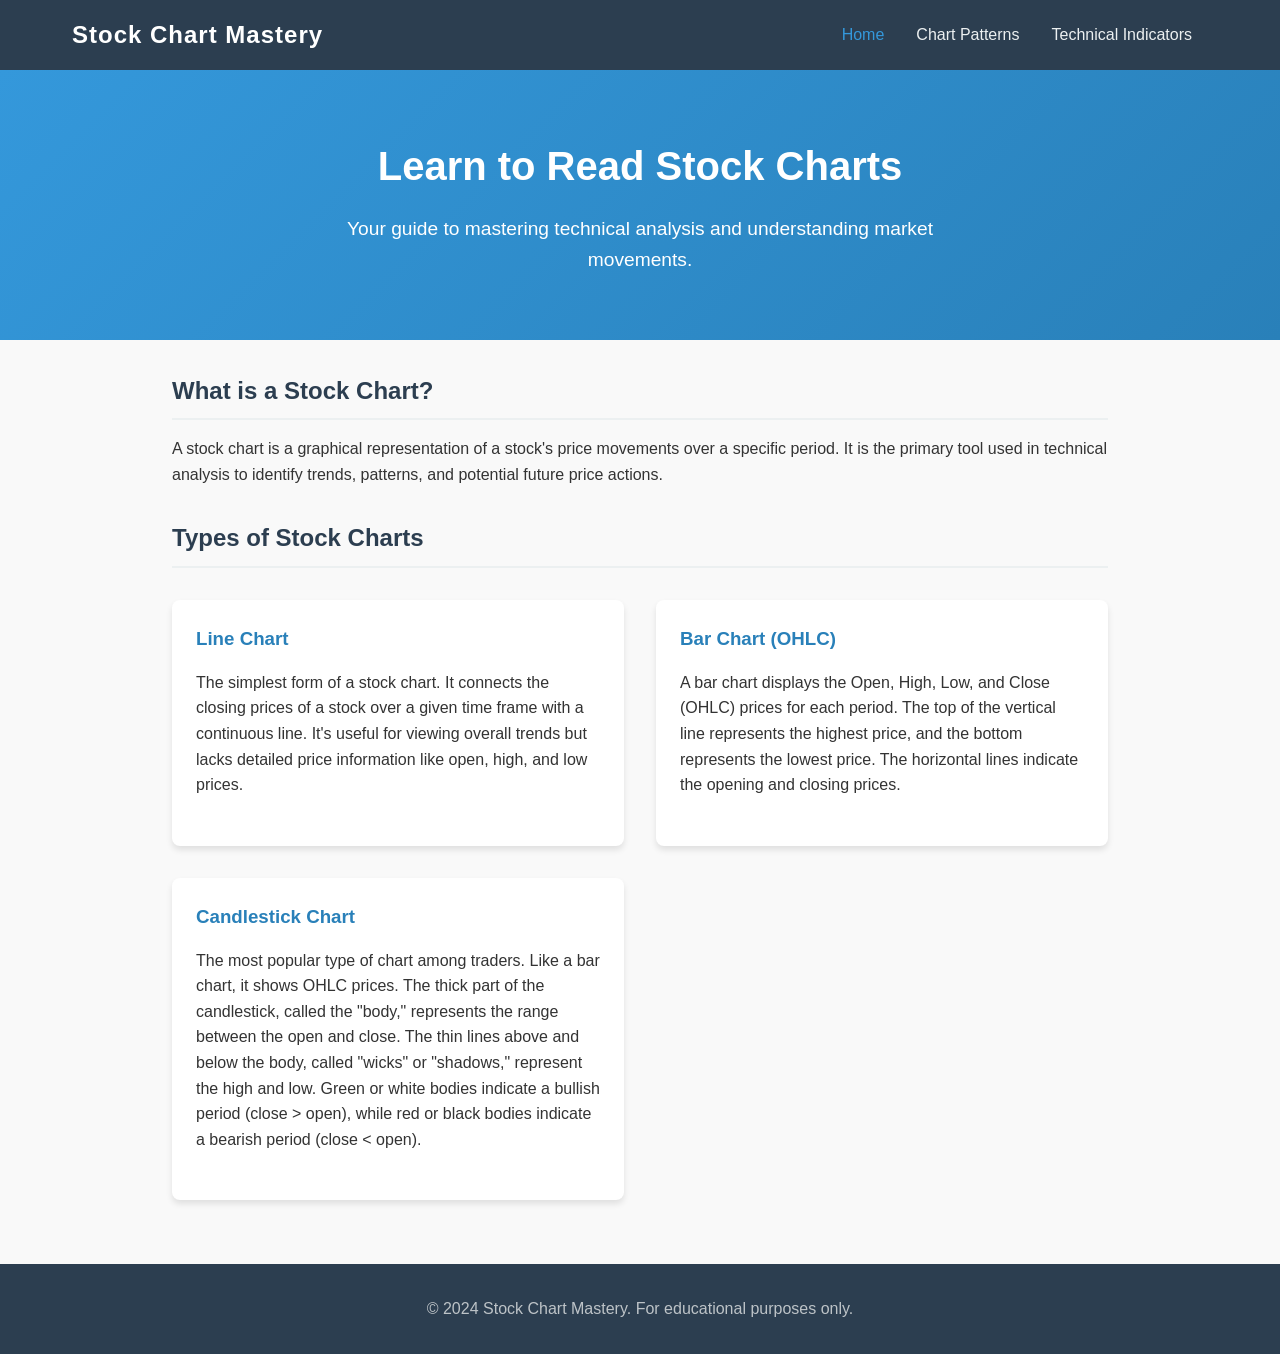
==== index.html @ 27faec13 "feat: Add educational website for stock chart analysis This commit introduces a responsive, multi-pa" ====
<!DOCTYPE html>
<html lang="en">
<head>
    <meta charset="UTF-8">
    <meta name="viewport" content="width=device-width, initial-scale=1.0">
    <title>Stock Chart Analysis - Home</title>
    <link rel="stylesheet" href="styles.css">
</head>
<body>
    <header>
        <nav class="navbar">
            <div class="logo">Stock Chart Mastery</div>
            <ul class="nav-links">
                <li><a href="index.html" class="active">Home</a></li>
                <li><a href="patterns.html">Chart Patterns</a></li>
                <li><a href="indicators.html">Technical Indicators</a></li>
            </ul>
            <div class="burger" id="burger">
                <div class="line1"></div>
                <div class="line2"></div>
                <div class="line3"></div>
            </div>
        </nav>
    </header>

    <main>
        <section class="hero">
            <h1>Learn to Read Stock Charts</h1>
            <p>Your guide to mastering technical analysis and understanding market movements.</p>
        </section>

        <section class="content">
            <h2>What is a Stock Chart?</h2>
            <p>A stock chart is a graphical representation of a stock's price movements over a specific period. It is the primary tool used in technical analysis to identify trends, patterns, and potential future price actions.</p>

            <h2>Types of Stock Charts</h2>

            <div class="card-container">
                <div class="card">
                    <h3>Line Chart</h3>
                    <p>The simplest form of a stock chart. It connects the closing prices of a stock over a given time frame with a continuous line. It's useful for viewing overall trends but lacks detailed price information like open, high, and low prices.</p>
                </div>

                <div class="card">
                    <h3>Bar Chart (OHLC)</h3>
                    <p>A bar chart displays the Open, High, Low, and Close (OHLC) prices for each period. The top of the vertical line represents the highest price, and the bottom represents the lowest price. The horizontal lines indicate the opening and closing prices.</p>
                </div>

                <div class="card">
                    <h3>Candlestick Chart</h3>
                    <p>The most popular type of chart among traders. Like a bar chart, it shows OHLC prices. The thick part of the candlestick, called the "body," represents the range between the open and close. The thin lines above and below the body, called "wicks" or "shadows," represent the high and low. Green or white bodies indicate a bullish period (close > open), while red or black bodies indicate a bearish period (close < open).</p>
                </div>
            </div>
        </section>
    </main>

    <footer>
        <p>&copy; 2024 Stock Chart Mastery. For educational purposes only.</p>
    </footer>

    <script src="script.js"></script>
</body>
</html>
---- styles.css ----
/* Base Styles */
* {
    margin: 0;
    padding: 0;
    box-sizing: border-box;
}

body {
    font-family: 'Segoe UI', Tahoma, Geneva, Verdana, sans-serif;
    line-height: 1.6;
    color: #333;
    background-color: #f9f9f9;
}

/* Navigation */
header {
    background-color: #2c3e50;
    position: sticky;
    top: 0;
    z-index: 100;
}

.navbar {
    display: flex;
    justify-content: space-between;
    align-items: center;
    padding: 1rem 2rem;
    max-width: 1200px;
    margin: 0 auto;
}

.logo {
    color: #fff;
    font-size: 1.5rem;
    font-weight: bold;
    letter-spacing: 1px;
}

.nav-links {
    list-style: none;
    display: flex;
}

.nav-links li {
    padding: 0 1rem;
}

.nav-links a {
    color: #ecf0f1;
    text-decoration: none;
    font-size: 1rem;
    transition: color 0.3s ease;
}

.nav-links a:hover, .nav-links a.active {
    color: #3498db;
}

/* Mobile Menu Burger */
.burger {
    display: none;
    cursor: pointer;
}

.burger div {
    width: 25px;
    height: 3px;
    background-color: #fff;
    margin: 5px;
    transition: all 0.3s ease;
}

/* Hero Section */
.hero {
    background: linear-gradient(135deg, #3498db, #2980b9);
    color: white;
    text-align: center;
    padding: 4rem 2rem;
    margin-bottom: 2rem;
}

.hero h1 {
    font-size: 2.5rem;
    margin-bottom: 1rem;
}

.hero p {
    font-size: 1.2rem;
    max-width: 600px;
    margin: 0 auto;
}

/* Content Area */
.content {
    max-width: 1000px;
    margin: 0 auto;
    padding: 0 2rem 4rem;
}

.content h2 {
    color: #2c3e50;
    margin: 2rem 0 1rem;
    padding-bottom: 0.5rem;
    border-bottom: 2px solid #ecf0f1;
}

.content p {
    margin-bottom: 1.5rem;
}

/* Cards Layout */
.card-container, .pattern-container, .indicator-container {
    display: grid;
    grid-template-columns: repeat(auto-fit, minmax(300px, 1fr));
    gap: 2rem;
    margin-top: 2rem;
}

.card, .pattern-card, .indicator-card {
    background: white;
    padding: 1.5rem;
    border-radius: 8px;
    box-shadow: 0 4px 6px rgba(0,0,0,0.1);
    transition: transform 0.3s ease;
}

.card:hover, .pattern-card:hover, .indicator-card:hover {
    transform: translateY(-5px);
}

.card h3, .pattern-card h3, .indicator-card h3 {
    color: #2980b9;
    margin-bottom: 1rem;
}

.pattern-card ul, .indicator-card ul {
    margin-left: 1.5rem;
    margin-top: 1rem;
}

.pattern-card li, .indicator-card li {
    margin-bottom: 0.5rem;
}

/* Footer */
footer {
    background-color: #2c3e50;
    color: #bdc3c7;
    text-align: center;
    padding: 2rem;
    margin-top: auto;
}

/* Mobile Responsiveness */
@media screen and (max-width: 768px) {
    .nav-links {
        position: absolute;
        right: 0px;
        height: 92vh;
        top: 8vh;
        background-color: #2c3e50;
        display: flex;
        flex-direction: column;
        align-items: center;
        width: 50%;
        transform: translateX(100%);
        transition: transform 0.5s ease-in;
    }

    .nav-links li {
        opacity: 0;
        margin: 2rem 0;
    }

    .burger {
        display: block;
    }
}

.nav-active {
    transform: translateX(0%);
}

@keyframes navLinkFade {
    from {
        opacity: 0;
        transform: translateX(50px);
    }
    to {
        opacity: 1;
        transform: translateX(0px);
    }
}

.toggle .line1 {
    transform: rotate(-45deg) translate(-5px, 6px);
}
.toggle .line2 {
    opacity: 0;
}
.toggle .line3 {
    transform: rotate(45deg) translate(-5px, -6px);
}
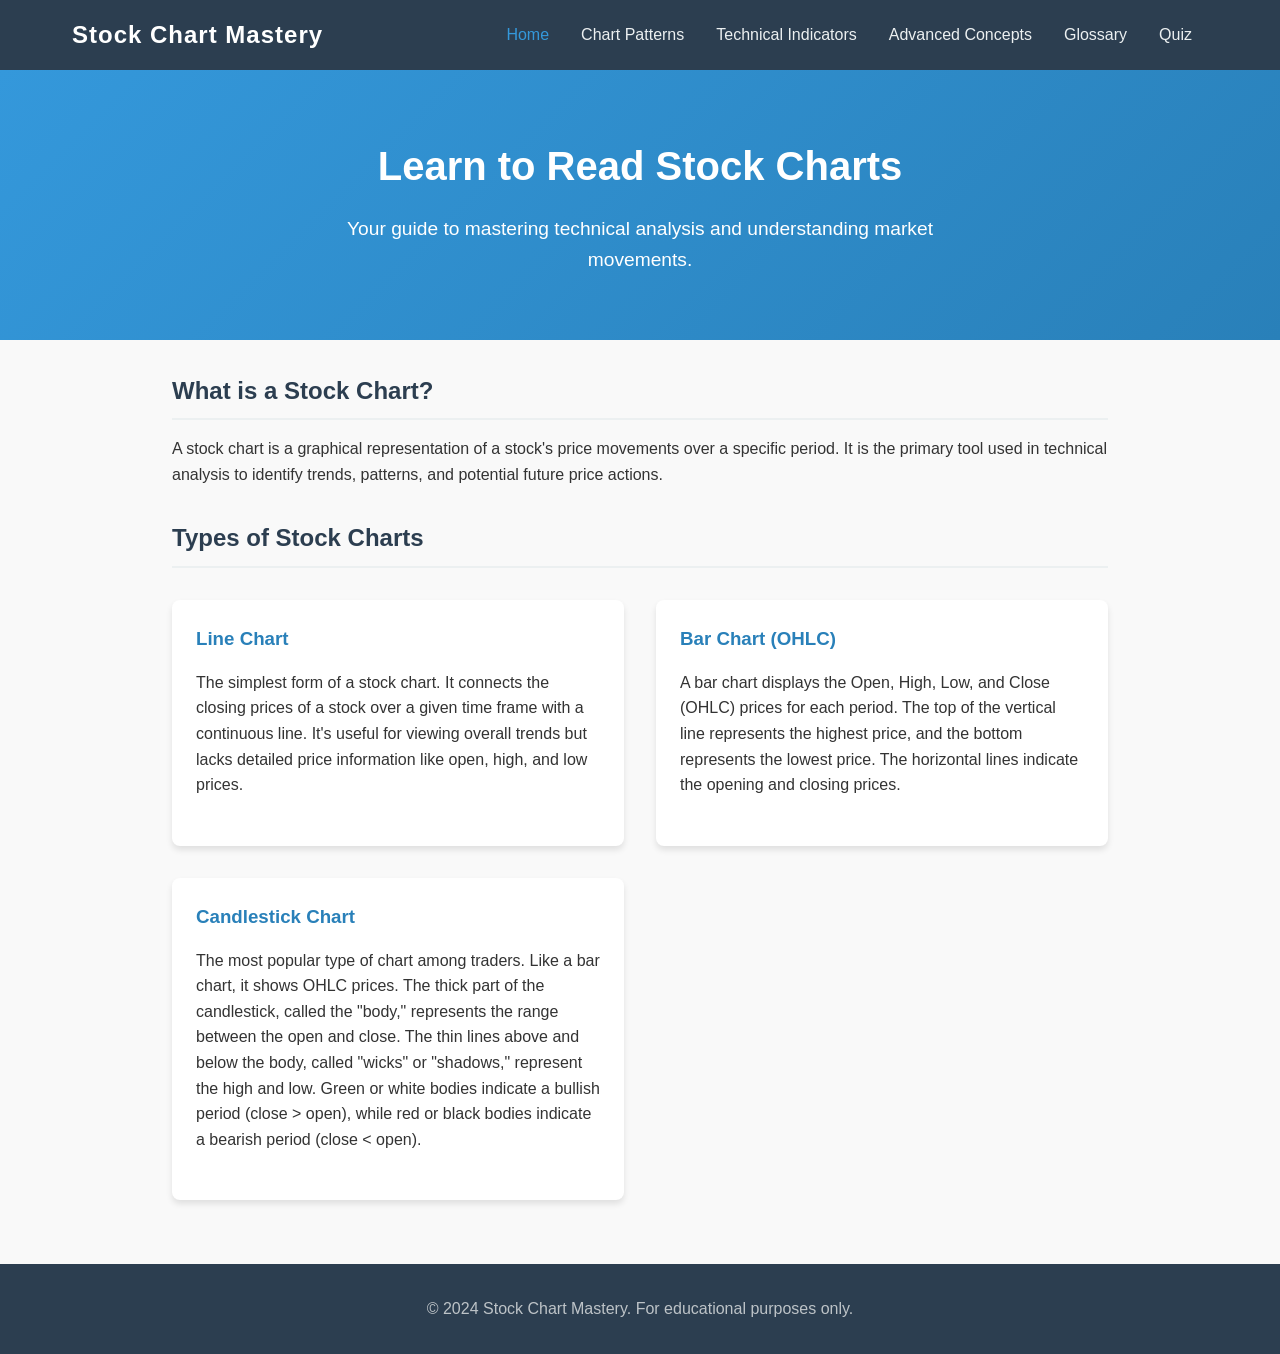
==== commit 30652a49: "feat: Add advanced concepts, glossary, and interactive quiz Expands the stock chart educational webs" ====
--- a/index.html
+++ b/index.html
@@ -14,6 +14,9 @@
                 <li><a href="index.html" class="active">Home</a></li>
                 <li><a href="patterns.html">Chart Patterns</a></li>
                 <li><a href="indicators.html">Technical Indicators</a></li>
+                <li><a href="advanced.html">Advanced Concepts</a></li>
+                <li><a href="glossary.html">Glossary</a></li>
+                <li><a href="quiz.html">Quiz</a></li>
             </ul>
             <div class="burger" id="burger">
                 <div class="line1"></div>
--- a/styles.css
+++ b/styles.css
@@ -140,6 +140,166 @@
 
 .pattern-card li, .indicator-card li {
     margin-bottom: 0.5rem;
+}
+
+/* Glossary Styles */
+.glossary-container {
+    background: white;
+    padding: 2rem;
+    border-radius: 8px;
+    box-shadow: 0 4px 6px rgba(0,0,0,0.1);
+}
+
+.glossary-list dt {
+    font-weight: bold;
+    color: #2980b9;
+    margin-top: 1.5rem;
+    font-size: 1.2rem;
+}
+
+.glossary-list dt:first-child {
+    margin-top: 0;
+}
+
+.glossary-list dd {
+    margin-left: 0;
+    margin-bottom: 1rem;
+    padding-bottom: 1rem;
+    border-bottom: 1px solid #eee;
+}
+
+.glossary-list dd:last-child {
+    border-bottom: none;
+    margin-bottom: 0;
+    padding-bottom: 0;
+}
+
+/* Quiz Styles */
+.quiz-container {
+    background: white;
+    border-radius: 8px;
+    box-shadow: 0 4px 6px rgba(0,0,0,0.1);
+    padding: 2rem;
+    max-width: 800px;
+    margin: 0 auto;
+}
+
+#quiz-header {
+    border-bottom: 2px solid #ecf0f1;
+    margin-bottom: 1.5rem;
+    padding-bottom: 1rem;
+    display: flex;
+    justify-content: space-between;
+    align-items: center;
+}
+
+#quiz-header h2 {
+    margin: 0;
+    border: none;
+    padding: 0;
+}
+
+#quiz-progress {
+    font-weight: bold;
+    color: #7f8c8d;
+    margin: 0;
+}
+
+#question-text {
+    font-size: 1.3rem;
+    margin-bottom: 1.5rem;
+    color: #2c3e50;
+}
+
+.options-grid {
+    display: flex;
+    flex-direction: column;
+    gap: 1rem;
+    margin-bottom: 2rem;
+}
+
+.option-btn {
+    background-color: #f8f9fa;
+    border: 2px solid #e9ecef;
+    border-radius: 6px;
+    padding: 1rem;
+    font-size: 1rem;
+    cursor: pointer;
+    transition: all 0.2s ease;
+    text-align: left;
+    font-family: inherit;
+    color: #333;
+}
+
+.option-btn:hover:not(:disabled) {
+    background-color: #e9ecef;
+    border-color: #dee2e6;
+}
+
+.option-btn.selected {
+    background-color: #e3f2fd;
+    border-color: #2196f3;
+}
+
+.option-btn.correct {
+    background-color: #d4edda;
+    border-color: #28a745;
+    color: #155724;
+}
+
+.option-btn.wrong {
+    background-color: #f8d7da;
+    border-color: #dc3545;
+    color: #721c24;
+}
+
+.option-btn:disabled {
+    cursor: not-allowed;
+    opacity: 0.8;
+}
+
+#quiz-footer {
+    display: flex;
+    justify-content: flex-end;
+}
+
+.btn {
+    background-color: #3498db;
+    color: white;
+    border: none;
+    padding: 0.8rem 1.5rem;
+    font-size: 1rem;
+    border-radius: 4px;
+    cursor: pointer;
+    transition: background-color 0.3s;
+    font-family: inherit;
+}
+
+.btn:hover:not(:disabled) {
+    background-color: #2980b9;
+}
+
+.btn:disabled {
+    background-color: #bdc3c7;
+    cursor: not-allowed;
+}
+
+#result-container {
+    text-align: center;
+    padding: 2rem;
+}
+
+#result-container h2 {
+    color: #2c3e50;
+    margin-top: 0;
+    border-bottom: none;
+}
+
+#score-text {
+    font-size: 1.5rem;
+    font-weight: bold;
+    color: #27ae60;
+    margin-bottom: 2rem;
 }
 
 /* Footer */
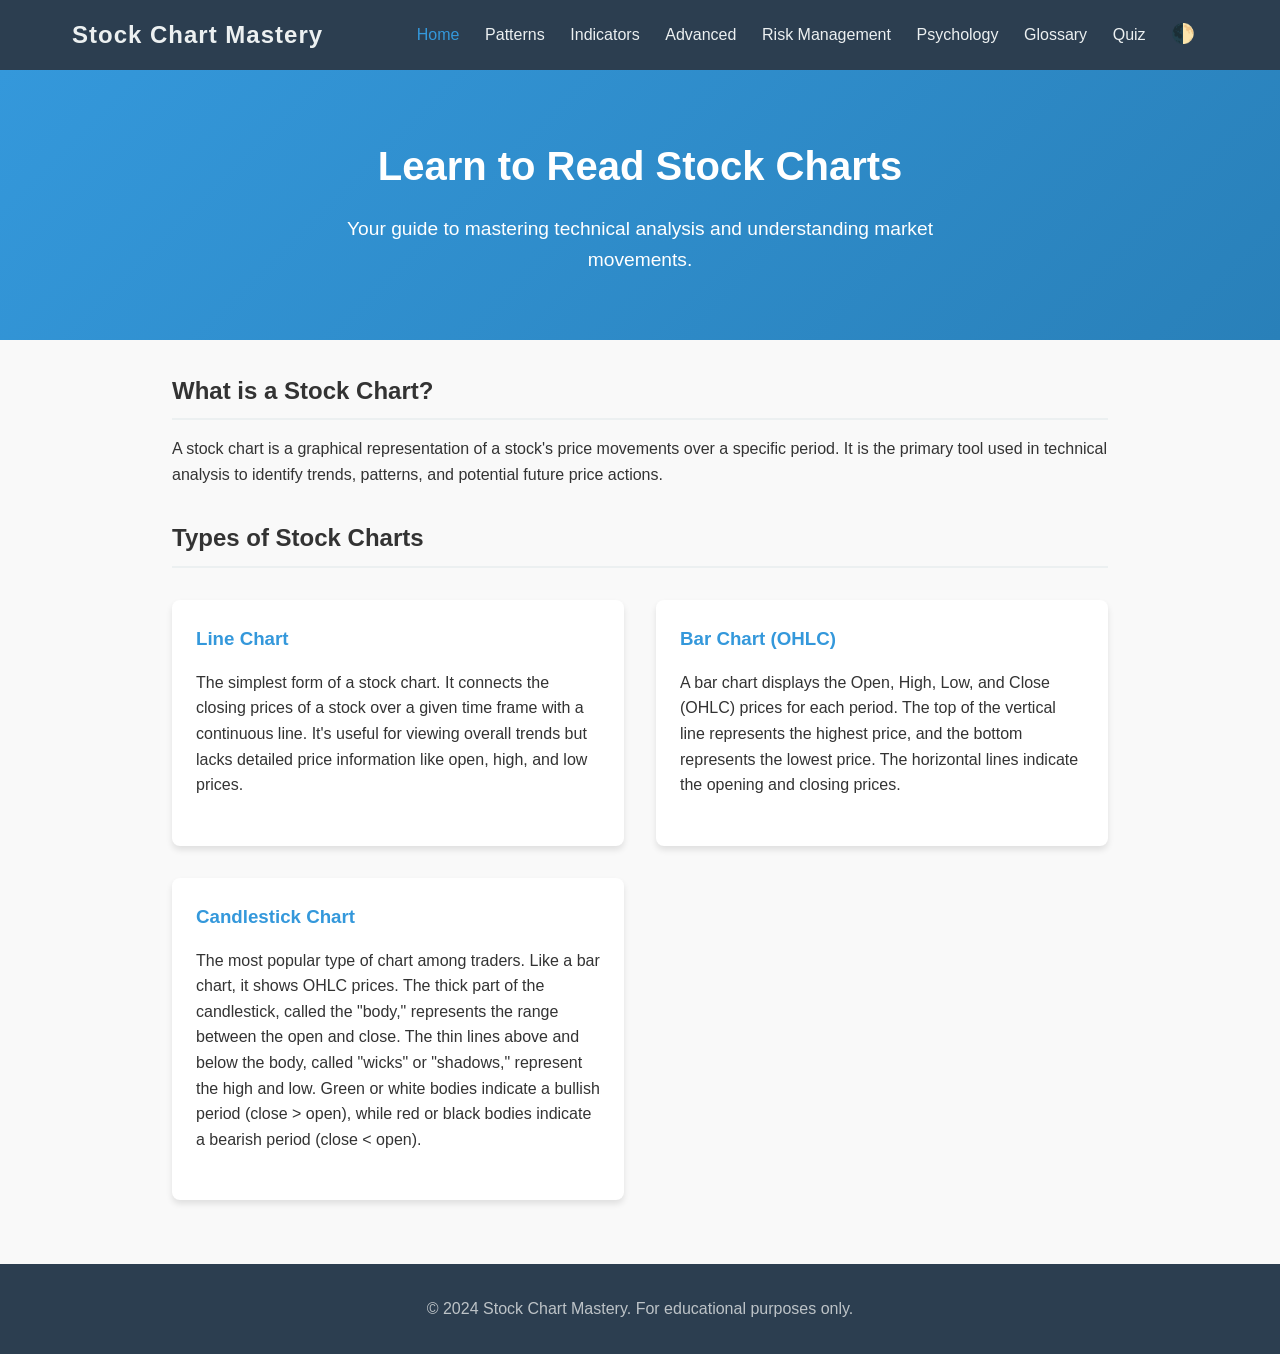
==== commit 0abbfd6e: "feat: Add risk management, psychology, and dark mode Expands the stock chart curriculum to include e" ====
--- a/index.html
+++ b/index.html
@@ -12,11 +12,14 @@
             <div class="logo">Stock Chart Mastery</div>
             <ul class="nav-links">
                 <li><a href="index.html" class="active">Home</a></li>
-                <li><a href="patterns.html">Chart Patterns</a></li>
-                <li><a href="indicators.html">Technical Indicators</a></li>
-                <li><a href="advanced.html">Advanced Concepts</a></li>
+                <li><a href="patterns.html">Patterns</a></li>
+                <li><a href="indicators.html">Indicators</a></li>
+                <li><a href="advanced.html">Advanced</a></li>
+                <li><a href="risk-management.html">Risk Management</a></li>
+                <li><a href="psychology.html">Psychology</a></li>
                 <li><a href="glossary.html">Glossary</a></li>
                 <li><a href="quiz.html">Quiz</a></li>
+                <li><button id="theme-toggle" class="theme-btn">🌓</button></li>
             </ul>
             <div class="burger" id="burger">
                 <div class="line1"></div>
--- a/styles.css
+++ b/styles.css
@@ -1,3 +1,36 @@
+/* Variables & Themes */
+:root {
+    --bg-color: #f9f9f9;
+    --text-color: #333;
+    --card-bg: #ffffff;
+    --nav-bg: #2c3e50;
+    --nav-text: #ecf0f1;
+    --accent-color: #3498db;
+    --accent-hover: #2980b9;
+    --border-color: #ecf0f1;
+    --footer-bg: #2c3e50;
+    --footer-text: #bdc3c7;
+    --input-bg: #ffffff;
+    --input-border: #ccc;
+    --input-text: #333;
+}
+
+[data-theme="dark"] {
+    --bg-color: #121212;
+    --text-color: #e0e0e0;
+    --card-bg: #1e1e1e;
+    --nav-bg: #000000;
+    --nav-text: #e0e0e0;
+    --accent-color: #bb86fc;
+    --accent-hover: #9c27b0;
+    --border-color: #333333;
+    --footer-bg: #000000;
+    --footer-text: #888888;
+    --input-bg: #2c2c2c;
+    --input-border: #444;
+    --input-text: #e0e0e0;
+}
+
 /* Base Styles */
 * {
     margin: 0;
@@ -8,16 +41,18 @@
 body {
     font-family: 'Segoe UI', Tahoma, Geneva, Verdana, sans-serif;
     line-height: 1.6;
-    color: #333;
-    background-color: #f9f9f9;
+    color: var(--text-color);
+    background-color: var(--bg-color);
+    transition: background-color 0.3s, color 0.3s;
 }
 
 /* Navigation */
 header {
-    background-color: #2c3e50;
+    background-color: var(--nav-bg);
     position: sticky;
     top: 0;
     z-index: 100;
+    transition: background-color 0.3s;
 }
 
 .navbar {
@@ -30,7 +65,7 @@
 }
 
 .logo {
-    color: #fff;
+    color: var(--nav-text);
     font-size: 1.5rem;
     font-weight: bold;
     letter-spacing: 1px;
@@ -39,21 +74,35 @@
 .nav-links {
     list-style: none;
     display: flex;
+    align-items: center;
 }
 
 .nav-links li {
-    padding: 0 1rem;
+    padding: 0 0.8rem;
 }
 
 .nav-links a {
-    color: #ecf0f1;
+    color: var(--nav-text);
     text-decoration: none;
     font-size: 1rem;
     transition: color 0.3s ease;
 }
 
 .nav-links a:hover, .nav-links a.active {
-    color: #3498db;
+    color: var(--accent-color);
+}
+
+.theme-btn {
+    background: none;
+    border: none;
+    color: var(--nav-text);
+    font-size: 1.2rem;
+    cursor: pointer;
+    transition: transform 0.3s;
+}
+
+.theme-btn:hover {
+    transform: scale(1.1);
 }
 
 /* Mobile Menu Burger */
@@ -72,8 +121,8 @@
 
 /* Hero Section */
 .hero {
-    background: linear-gradient(135deg, #3498db, #2980b9);
-    color: white;
+    background: linear-gradient(135deg, var(--accent-color), var(--accent-hover));
+    color: #ffffff;
     text-align: center;
     padding: 4rem 2rem;
     margin-bottom: 2rem;
@@ -98,10 +147,10 @@
 }
 
 .content h2 {
-    color: #2c3e50;
+    color: var(--text-color);
     margin: 2rem 0 1rem;
     padding-bottom: 0.5rem;
-    border-bottom: 2px solid #ecf0f1;
+    border-bottom: 2px solid var(--border-color);
 }
 
 .content p {
@@ -117,11 +166,11 @@
 }
 
 .card, .pattern-card, .indicator-card {
-    background: white;
+    background: var(--card-bg);
     padding: 1.5rem;
     border-radius: 8px;
     box-shadow: 0 4px 6px rgba(0,0,0,0.1);
-    transition: transform 0.3s ease;
+    transition: transform 0.3s ease, background-color 0.3s;
 }
 
 .card:hover, .pattern-card:hover, .indicator-card:hover {
@@ -129,7 +178,7 @@
 }
 
 .card h3, .pattern-card h3, .indicator-card h3 {
-    color: #2980b9;
+    color: var(--accent-color);
     margin-bottom: 1rem;
 }
 
@@ -144,15 +193,16 @@
 
 /* Glossary Styles */
 .glossary-container {
-    background: white;
+    background: var(--card-bg);
     padding: 2rem;
     border-radius: 8px;
     box-shadow: 0 4px 6px rgba(0,0,0,0.1);
+    transition: background-color 0.3s;
 }
 
 .glossary-list dt {
     font-weight: bold;
-    color: #2980b9;
+    color: var(--accent-hover);
     margin-top: 1.5rem;
     font-size: 1.2rem;
 }
@@ -165,7 +215,7 @@
     margin-left: 0;
     margin-bottom: 1rem;
     padding-bottom: 1rem;
-    border-bottom: 1px solid #eee;
+    border-bottom: 1px solid var(--border-color);
 }
 
 .glossary-list dd:last-child {
@@ -176,16 +226,17 @@
 
 /* Quiz Styles */
 .quiz-container {
-    background: white;
+    background: var(--card-bg);
     border-radius: 8px;
     box-shadow: 0 4px 6px rgba(0,0,0,0.1);
     padding: 2rem;
     max-width: 800px;
     margin: 0 auto;
+    transition: background-color 0.3s;
 }
 
 #quiz-header {
-    border-bottom: 2px solid #ecf0f1;
+    border-bottom: 2px solid var(--border-color);
     margin-bottom: 1.5rem;
     padding-bottom: 1rem;
     display: flex;
@@ -208,7 +259,7 @@
 #question-text {
     font-size: 1.3rem;
     margin-bottom: 1.5rem;
-    color: #2c3e50;
+    color: var(--text-color);
 }
 
 .options-grid {
@@ -219,8 +270,8 @@
 }
 
 .option-btn {
-    background-color: #f8f9fa;
-    border: 2px solid #e9ecef;
+    background-color: var(--input-bg);
+    border: 2px solid var(--input-border);
     border-radius: 6px;
     padding: 1rem;
     font-size: 1rem;
@@ -228,7 +279,7 @@
     transition: all 0.2s ease;
     text-align: left;
     font-family: inherit;
-    color: #333;
+    color: var(--text-color);
 }
 
 .option-btn:hover:not(:disabled) {
@@ -264,8 +315,8 @@
 }
 
 .btn {
-    background-color: #3498db;
-    color: white;
+    background-color: var(--accent-color);
+    color: #ffffff;
     border: none;
     padding: 0.8rem 1.5rem;
     font-size: 1rem;
@@ -276,7 +327,7 @@
 }
 
 .btn:hover:not(:disabled) {
-    background-color: #2980b9;
+    background-color: var(--accent-hover);
 }
 
 .btn:disabled {
@@ -290,11 +341,81 @@
 }
 
 #result-container h2 {
-    color: #2c3e50;
+    color: var(--text-color);
     margin-top: 0;
     border-bottom: none;
 }
 
+/* Calculator Styles */
+.calculator-container {
+    background: var(--card-bg);
+    padding: 2rem;
+    border-radius: 8px;
+    box-shadow: 0 4px 6px rgba(0,0,0,0.1);
+    max-width: 600px;
+    margin: 2rem auto 0;
+    transition: background-color 0.3s;
+}
+
+.form-group {
+    margin-bottom: 1.5rem;
+}
+
+.form-group label {
+    display: block;
+    margin-bottom: 0.5rem;
+    font-weight: bold;
+    color: var(--text-color);
+}
+
+.form-group input {
+    width: 100%;
+    padding: 0.8rem;
+    border: 1px solid var(--input-border);
+    border-radius: 4px;
+    font-size: 1rem;
+    font-family: inherit;
+    background-color: var(--input-bg);
+    color: var(--input-text);
+}
+
+.form-group input:focus {
+    outline: none;
+    border-color: var(--accent-color);
+}
+
+.calc-btn {
+    width: 100%;
+    font-weight: bold;
+    font-size: 1.1rem;
+}
+
+.calc-result {
+    margin-top: 2rem;
+    padding-top: 1.5rem;
+    border-top: 2px solid var(--border-color);
+}
+
+.calc-result h4 {
+    margin-bottom: 1rem;
+    color: var(--text-color);
+}
+
+.calc-result p {
+    font-size: 1.2rem;
+    margin-bottom: 0.5rem;
+}
+
+.highlight {
+    font-weight: bold;
+    color: #27ae60;
+}
+
+.highlight-risk {
+    font-weight: bold;
+    color: #e74c3c;
+}
+
 #score-text {
     font-size: 1.5rem;
     font-weight: bold;
@@ -304,11 +425,12 @@
 
 /* Footer */
 footer {
-    background-color: #2c3e50;
-    color: #bdc3c7;
+    background-color: var(--footer-bg);
+    color: var(--footer-text);
     text-align: center;
     padding: 2rem;
     margin-top: auto;
+    transition: background-color 0.3s;
 }
 
 /* Mobile Responsiveness */
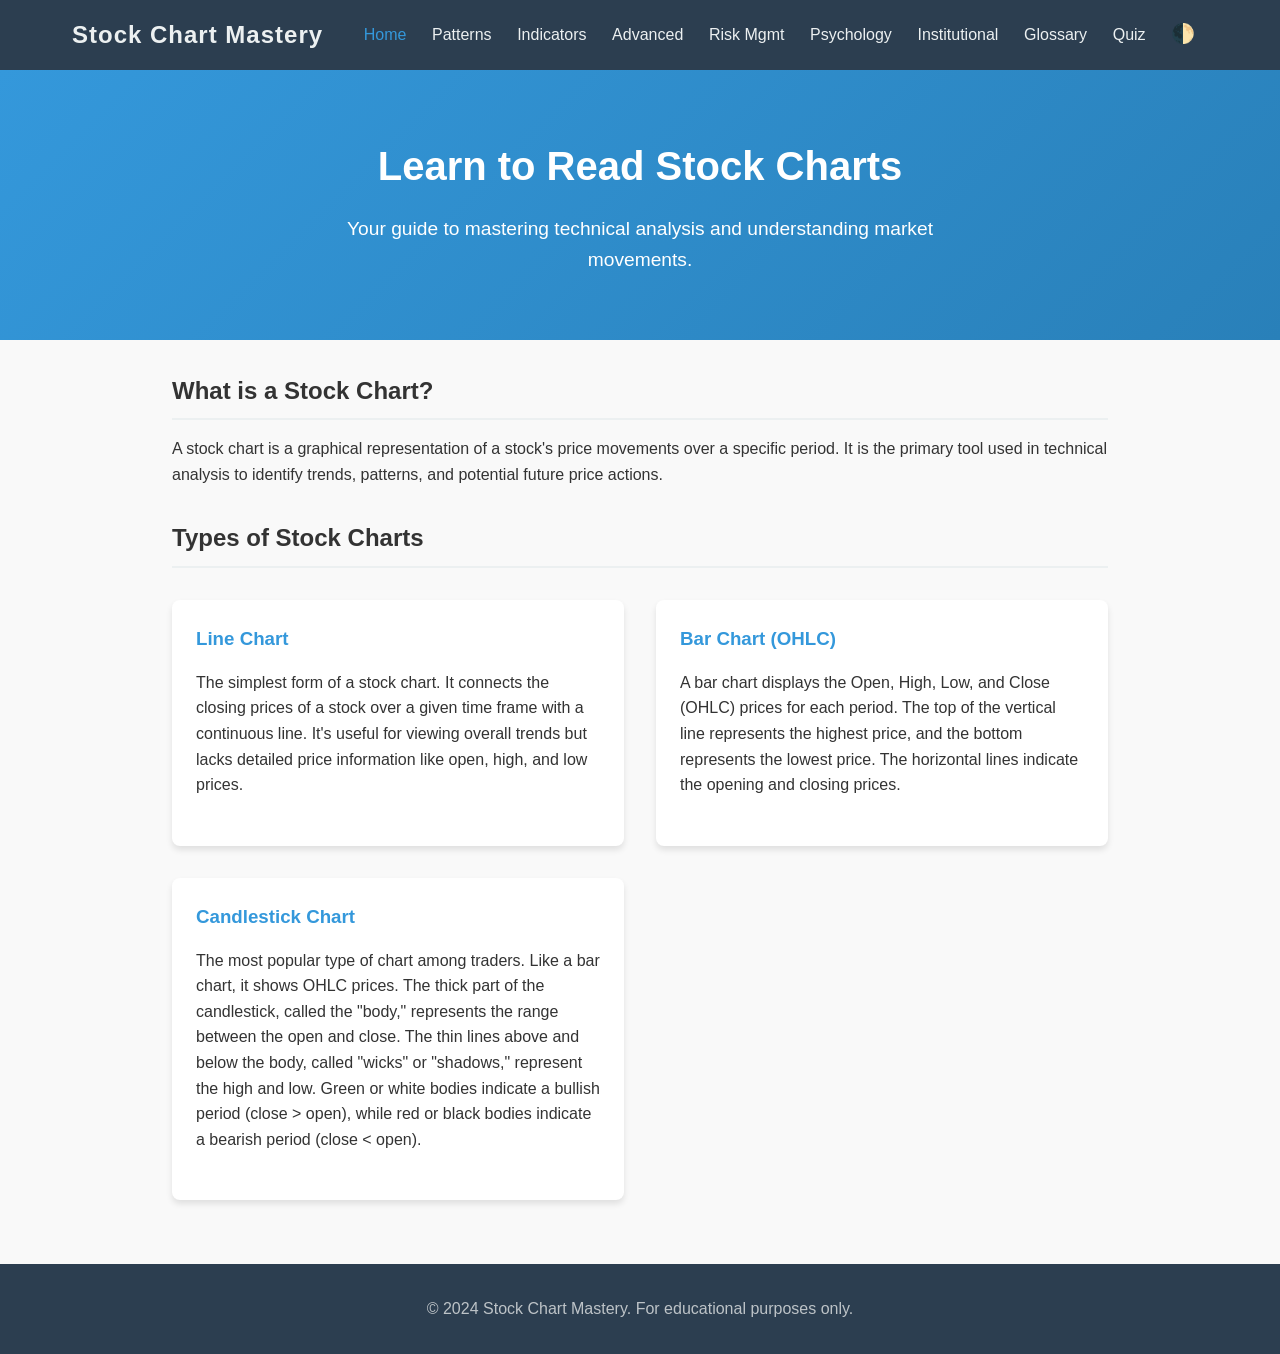
==== commit bee3cd3d: "feat: Add Institutional concepts and Monte Carlo simulator Expands the educational website by introd" ====
--- a/index.html
+++ b/index.html
@@ -15,8 +15,9 @@
                 <li><a href="patterns.html">Patterns</a></li>
                 <li><a href="indicators.html">Indicators</a></li>
                 <li><a href="advanced.html">Advanced</a></li>
-                <li><a href="risk-management.html">Risk Management</a></li>
+                <li><a href="risk-management.html">Risk Mgmt</a></li>
                 <li><a href="psychology.html">Psychology</a></li>
+                <li><a href="institutional.html">Institutional</a></li>
                 <li><a href="glossary.html">Glossary</a></li>
                 <li><a href="quiz.html">Quiz</a></li>
                 <li><button id="theme-toggle" class="theme-btn">🌓</button></li>
--- a/styles.css
+++ b/styles.css
@@ -346,6 +346,41 @@
     border-bottom: none;
 }
 
+/* Simulator Styles */
+.simulator-container {
+    background: var(--card-bg);
+    padding: 2rem;
+    border-radius: 8px;
+    box-shadow: 0 4px 6px rgba(0,0,0,0.1);
+    margin: 2rem auto 0;
+    transition: background-color 0.3s;
+    display: flex;
+    flex-direction: column;
+    gap: 2rem;
+}
+
+.sim-controls {
+    display: grid;
+    grid-template-columns: repeat(auto-fit, minmax(200px, 1fr));
+    gap: 1rem;
+    align-items: end;
+}
+
+.sim-canvas-wrapper {
+    width: 100%;
+    overflow-x: auto;
+    background: #000;
+    border-radius: 4px;
+    padding: 1rem;
+}
+
+#sim-canvas {
+    display: block;
+    margin: 0 auto;
+    background-color: #1a1a1a;
+    border: 1px solid #333;
+}
+
 /* Calculator Styles */
 .calculator-container {
     background: var(--card-bg);
